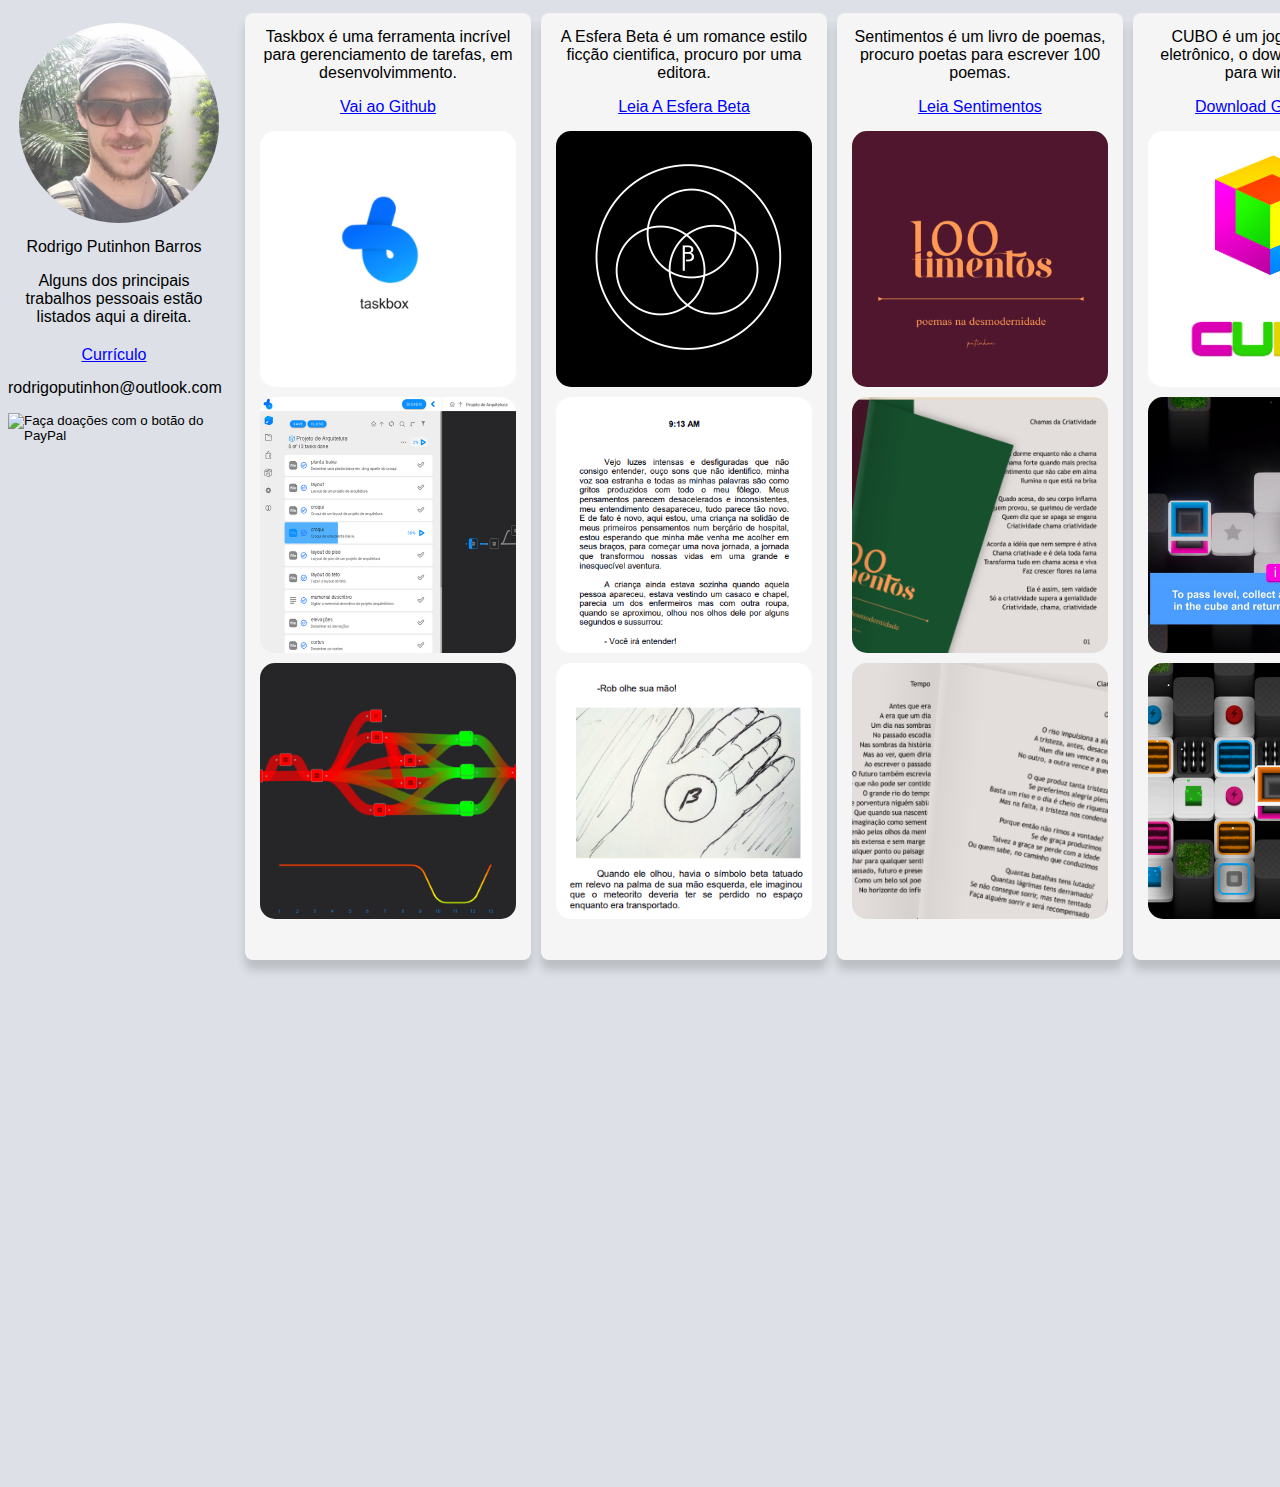
==== index.html @ 7d901e84 "Update index.html" ====
<html>
<head>
</head>
<body style="background-color: #dde1e7;">
<div class="row">
<div class="perfil">
<img class="imageperfil" src="./images/fotoperfil.jpg"/>
<span style="font-family: sans-serif">Rodrigo Putinhon Barros
<p/>
Alguns dos principais trabalhos pessoais estão listados aqui a direita.
</span>


<a class="link" href="./assets/curriculun.pdf" style="margin-top:10px;padding-top: 10px;
    display: inline-block;" target="blank">Currículo</a>

<span href="rodrigoputinhon@outlook.com"   target="blank" style="margin-top:20px;font-family: sans-serif">rodrigoputinhon@outlook.com</span>

<form action="https://www.paypal.com/donate" method="post" target="_top">
<input type="hidden" name="hosted_button_id" value="Q2W3RM3L23KYE" />
<input type="image" src="https://www.paypalobjects.com/pt_BR/i/btn/btn_donate_LG.gif" border="0" name="submit" title="PayPal - The safer, easier way to pay online!" alt="Faça doações com o botão do PayPal" />
<img alt="" border="0" src="https://www.paypal.com/pt_BR/i/scr/pixel.gif" width="1" height="1" />
</form>

</div>

<div class="card">
<span style="padding-bottom:20px;font-family: sans-serif">Taskbox é uma ferramenta incrível para gerenciamento de tarefas, em desenvolvimmento.<span>
<p/> 
<a class="link" href="https://github.com/rputinhon/taskbox" target="blank">Vai ao Github</a>
<img class="image" src="./images/taskbox.png" style="margin-top:15px;"/>
<img class="image" src="./images/taskbox_00.png"/>
<img class="image" src="./images/taskbox_01.png"/>

</div>

<div class="card">
<span style="padding-bottom:20px;font-family: sans-serif">A Esfera Beta é um romance estilo ficção cientifica, procuro por uma editora.<span>
<p/> 
<a class="link" href="./assets/aesferabeta.pdf"  target="blank">Leia A Esfera Beta</a>
<img class="image" src="./images/book.png" style="margin-top:15px;"/>
<img class="image" src="./images/book_00.png"/>
<img class="image" src="./images/book_01.png"/>
</div>

<div class="card">
<span style="padding-bottom:20px;font-family: sans-serif">Sentimentos é um livro de poemas, procuro poetas para escrever 100 poemas.<span>
<p/> 
<a class="link" href="./sentimentos/index.html"  target="blank">Leia Sentimentos
</a>
<img class="image" src="./images/poemas.png" style="margin-top:15px;"/>
<img class="image" src="./images/poemas_00.png"/>
<img class="image" src="./images/poemas_01.png"/>
</div>

<div class="card">
<span style="padding-bottom:20px;font-family: sans-serif">CUBO é um jogo de tabuleiro eletrônico, o download é gratuito para windows.
<p/>           
<a class="link" href="./assets/dist_windows.rar"  target="blank">Download Game Cubo</a>
  <span>
<img class="image" src="./images/cubo.png" style="margin-top:15px;"/>
<img class="image" src="./images/cubo_00.png"/>
<img class="image" src="./images/cubo_54.png"/>

</div>

<div class="card">
<span style="padding-bottom:20px;font-family: sans-serif">Rubi, um jogo para Android feito apartir de um desenho de criança.<span>
<p/> 
<a class="link" href=""  target="blank">Download não disponível
</a>
<p/> 

<img class="image" src="./images/rubi_00.png" style="margin-top:15px;"/>
<img class="image" src="./images/rubi_02.png"/>
<img class="image" src="./images/rubi_01.png"/>

</div>


<div class="card">
<span style="padding-bottom:20px;font-family: sans-serif">Black and Power é um jogo feito em parceria com um amigo.<span>
<p/> 
<a class="link" href="./assets/B&P.exe"  target="blank">Download Black & Power
</a>
<p/> 

<img class="image" src="./images/bp_00.png" style="margin-top:15px;"/>
<img class="image" src="./images/bp_01.png"/>
<img class="image" src="./images/bp_02.png"/>

</div>

<div class="card">
<span style="padding-bottom:20px;font-family: sans-serif">Alguns renderings ortognais para publicidade, renderizados no Blender.<span>
<p/> 

<img class="image" src="./images/05.png" style="margin-top:15px;"/>
<img class="image" src="./images/02.png"/>
<img class="image" src="./images/04.png"/>
<img class="image" src="./images/03.png"/>
<img class="image" src="./images/01.png"/>

</div>


</div>

<body>
<html>

<style>

.button{
height:auto;
border-radius:20px;
margin-top:20px;
padding:10px;
}
.imageperfil{
border-radius:50%;
width:200px;
height:200px;
margin-left:10px;
margin-top:15px;
margin-bottom:15px;
}

.image{
border-radius:15px;
width:256px;
height:256px;
margin-bottom:10px;
}

.row{
display:flex;
}

.perfil{
width:212px;
height:170px;
border-radius:50%;
text-align:center;
margin-right:20px;
}

.card{
background-color:whitesmoke;
width:256px;
height:fit-content;
border-radius:8px;
padding:15px;
margin:5px;
text-align:center;
-webkit-box-shadow: 0 10px 10px rgba(0, 0, 0, .155)!important;
box-shadow: 0 10px 10px rgba(0, 0, 0, .155)!important;
}

.link{
color:blue;
cursor:pointer;
padding:15px;
text-align:right;
font-family: sans-serif;
}
</style>
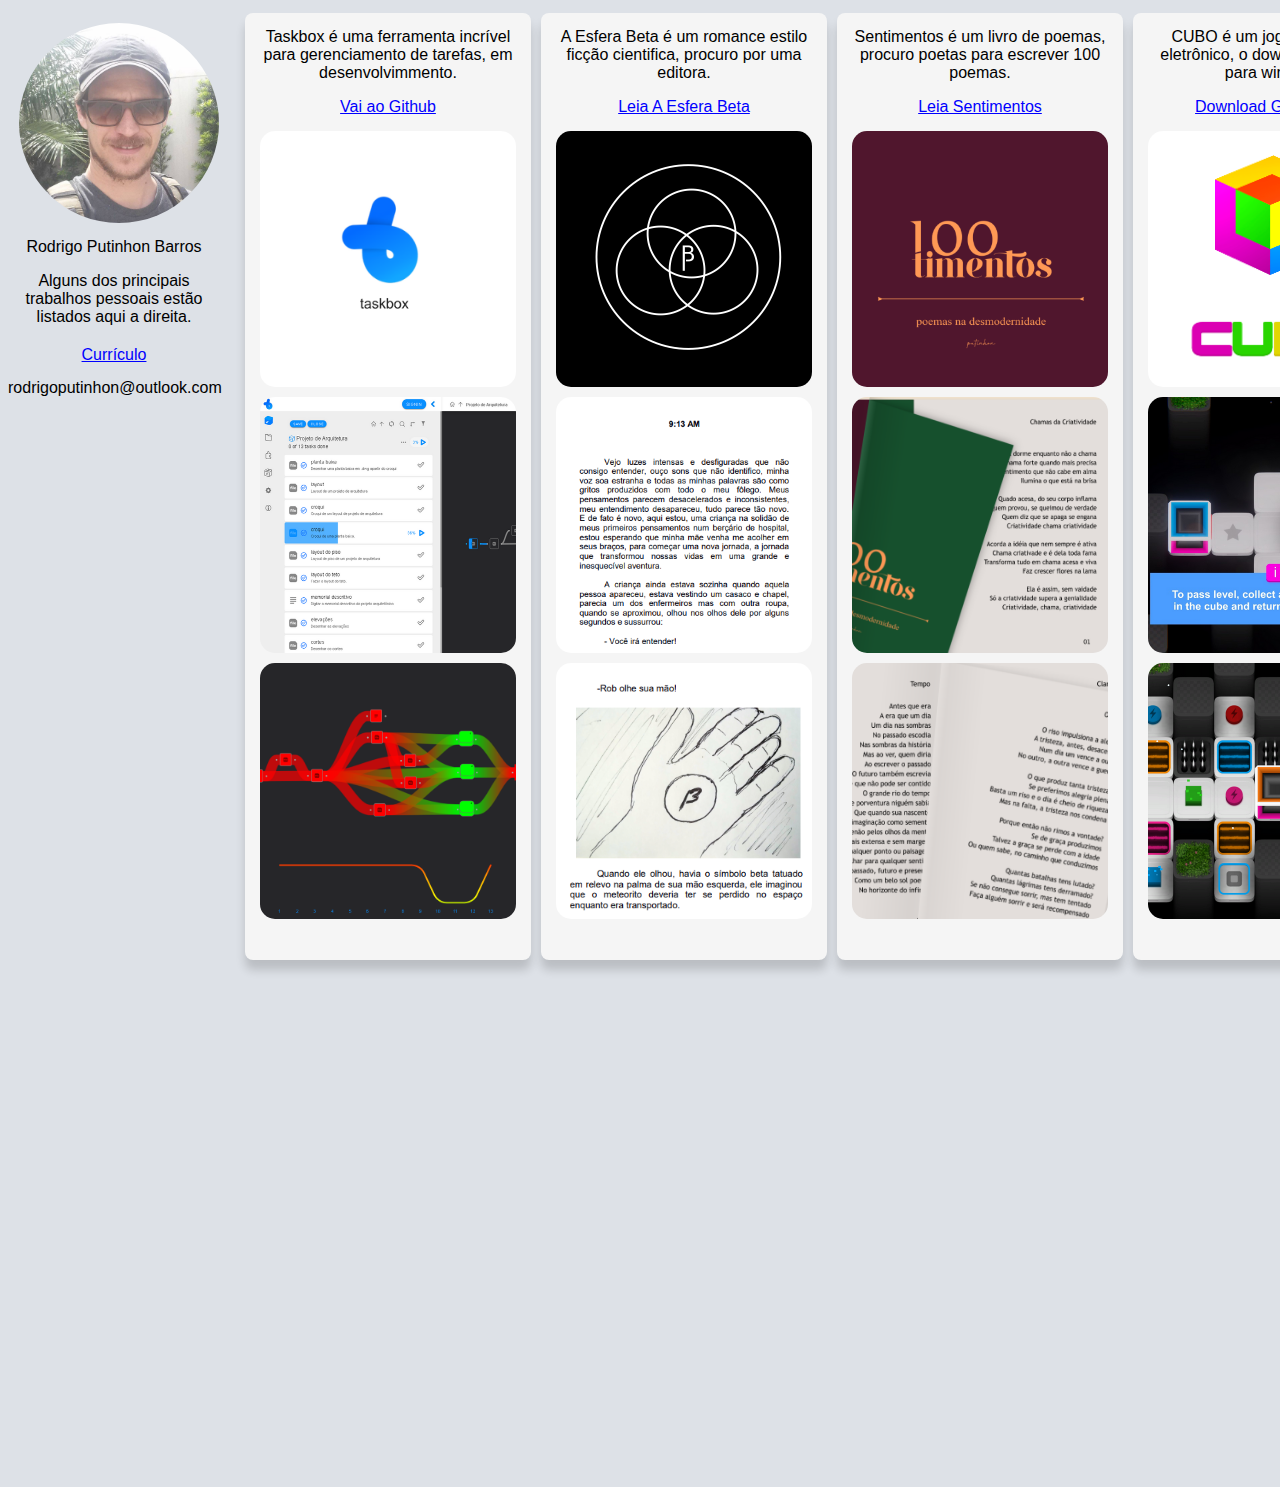
==== commit 34da8d5c: "Update index.html" ====
--- a/index.html
+++ b/index.html
@@ -15,13 +15,13 @@
     display: inline-block;" target="blank">Currículo</a>
 
 <span href="rodrigoputinhon@outlook.com"   target="blank" style="margin-top:20px;font-family: sans-serif">rodrigoputinhon@outlook.com</span>
-
+<!--
 <form action="https://www.paypal.com/donate" method="post" target="_top">
 <input type="hidden" name="hosted_button_id" value="Q2W3RM3L23KYE" />
 <input type="image" src="https://www.paypalobjects.com/pt_BR/i/btn/btn_donate_LG.gif" border="0" name="submit" title="PayPal - The safer, easier way to pay online!" alt="Faça doações com o botão do PayPal" />
 <img alt="" border="0" src="https://www.paypal.com/pt_BR/i/scr/pixel.gif" width="1" height="1" />
 </form>
-
+-->
 </div>
 
 <div class="card">
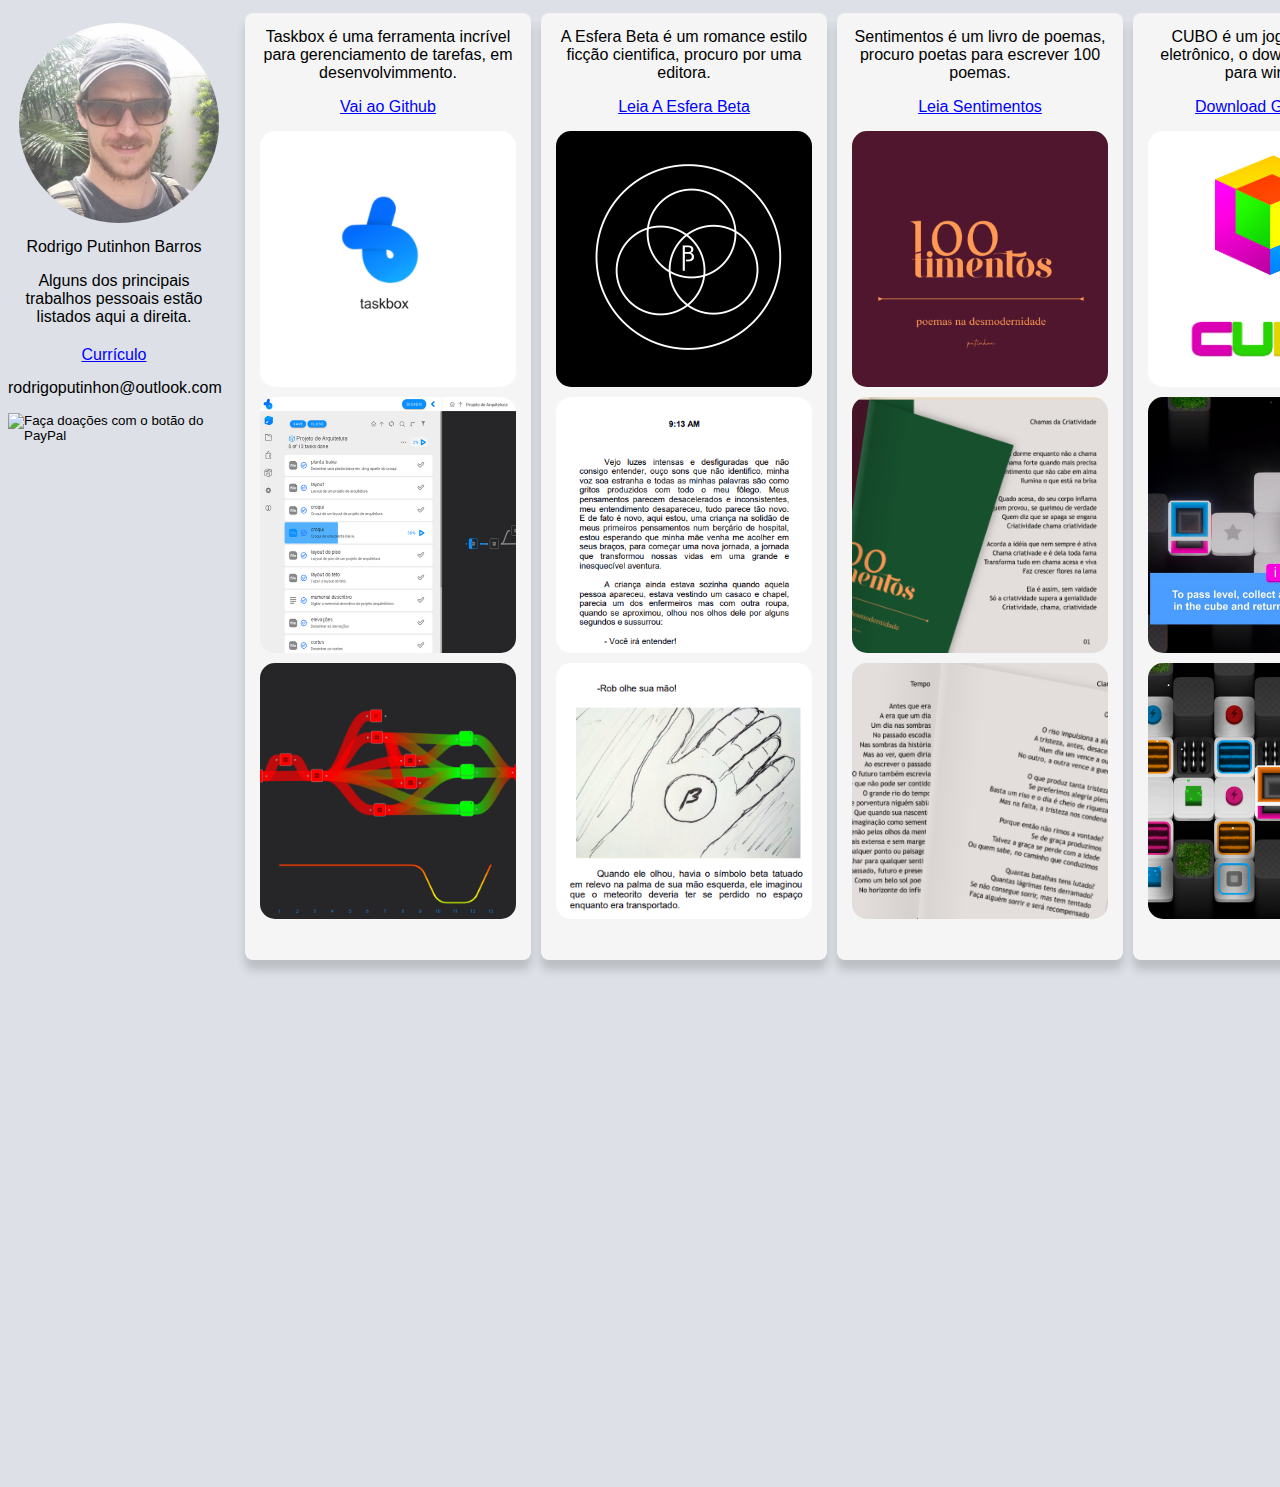
==== commit 20694c06: "Update index.html" ====
--- a/index.html
+++ b/index.html
@@ -15,13 +15,13 @@
     display: inline-block;" target="blank">Currículo</a>
 
 <span href="rodrigoputinhon@outlook.com"   target="blank" style="margin-top:20px;font-family: sans-serif">rodrigoputinhon@outlook.com</span>
-<!--
+
 <form action="https://www.paypal.com/donate" method="post" target="_top">
 <input type="hidden" name="hosted_button_id" value="Q2W3RM3L23KYE" />
 <input type="image" src="https://www.paypalobjects.com/pt_BR/i/btn/btn_donate_LG.gif" border="0" name="submit" title="PayPal - The safer, easier way to pay online!" alt="Faça doações com o botão do PayPal" />
 <img alt="" border="0" src="https://www.paypal.com/pt_BR/i/scr/pixel.gif" width="1" height="1" />
 </form>
--->
+
 </div>
 
 <div class="card">
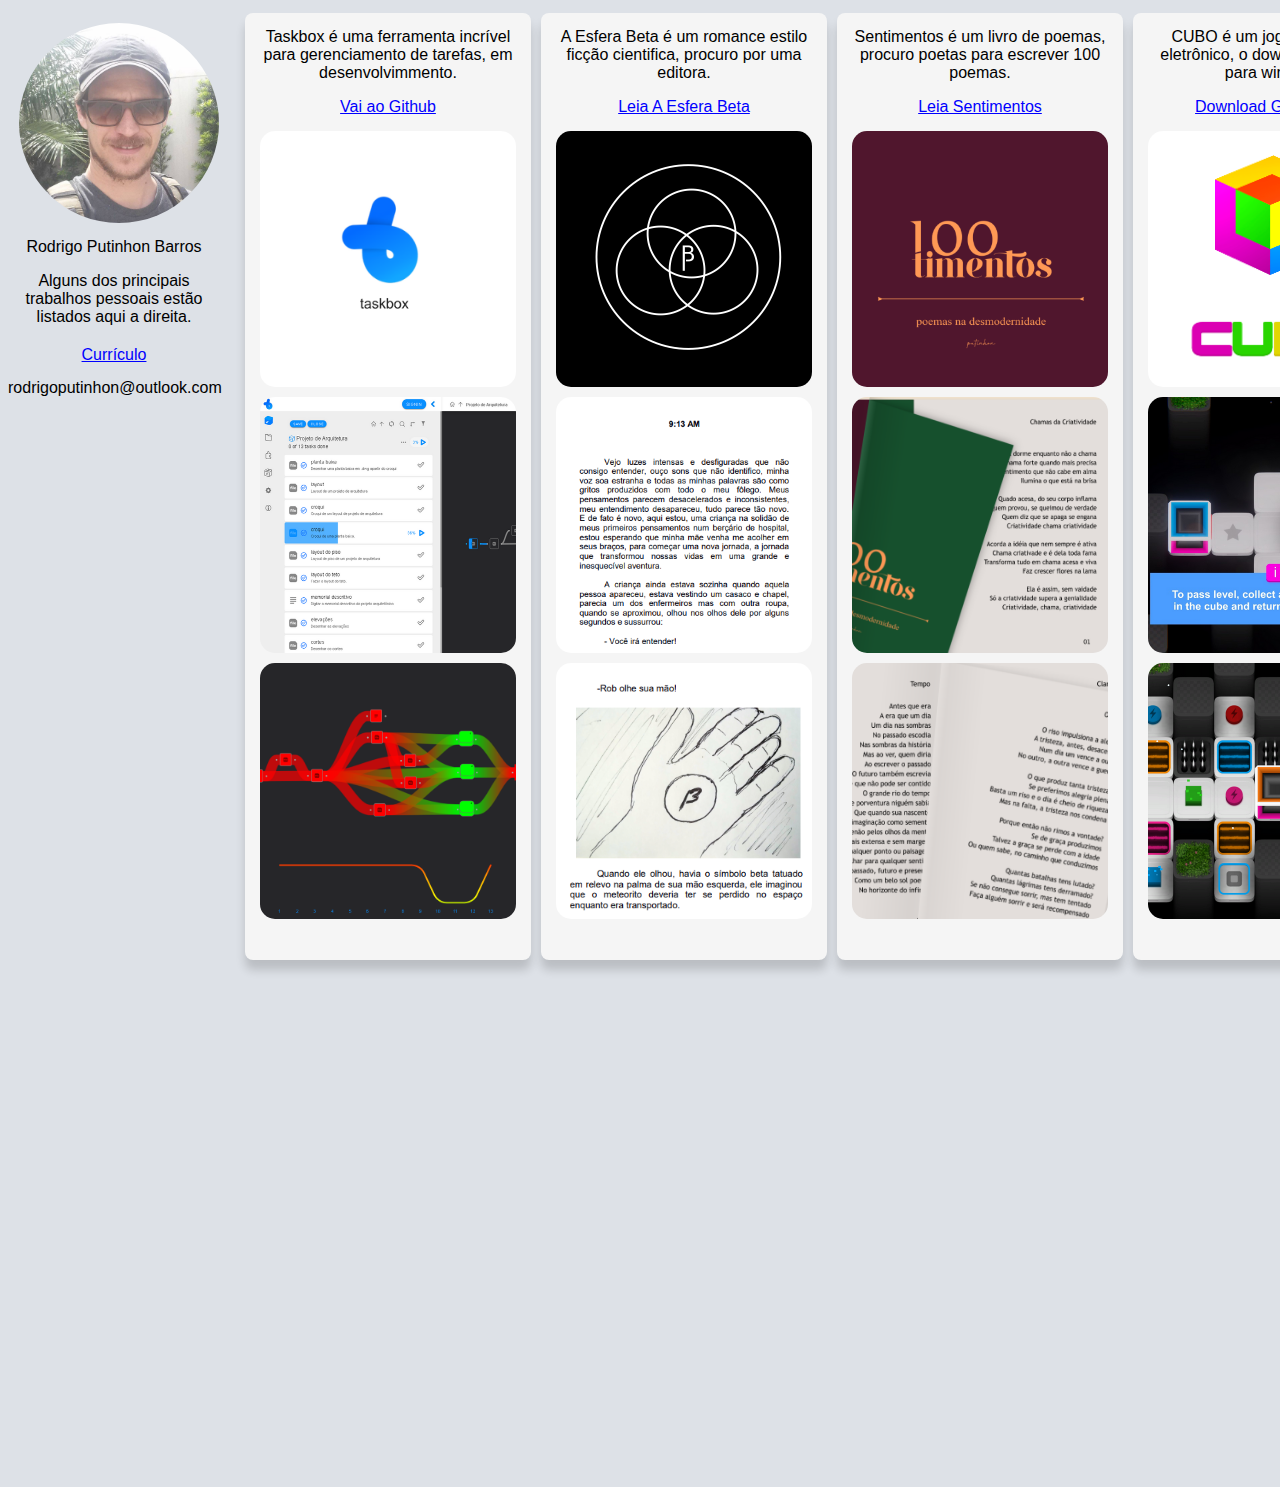
==== commit 2c511bfc: "Update index.html" ====
--- a/index.html
+++ b/index.html
@@ -15,13 +15,13 @@
     display: inline-block;" target="blank">Currículo</a>
 
 <span href="rodrigoputinhon@outlook.com"   target="blank" style="margin-top:20px;font-family: sans-serif">rodrigoputinhon@outlook.com</span>
-
+<!--
 <form action="https://www.paypal.com/donate" method="post" target="_top">
 <input type="hidden" name="hosted_button_id" value="Q2W3RM3L23KYE" />
 <input type="image" src="https://www.paypalobjects.com/pt_BR/i/btn/btn_donate_LG.gif" border="0" name="submit" title="PayPal - The safer, easier way to pay online!" alt="Faça doações com o botão do PayPal" />
 <img alt="" border="0" src="https://www.paypal.com/pt_BR/i/scr/pixel.gif" width="1" height="1" />
 </form>
-
+-->
 </div>
 
 <div class="card">
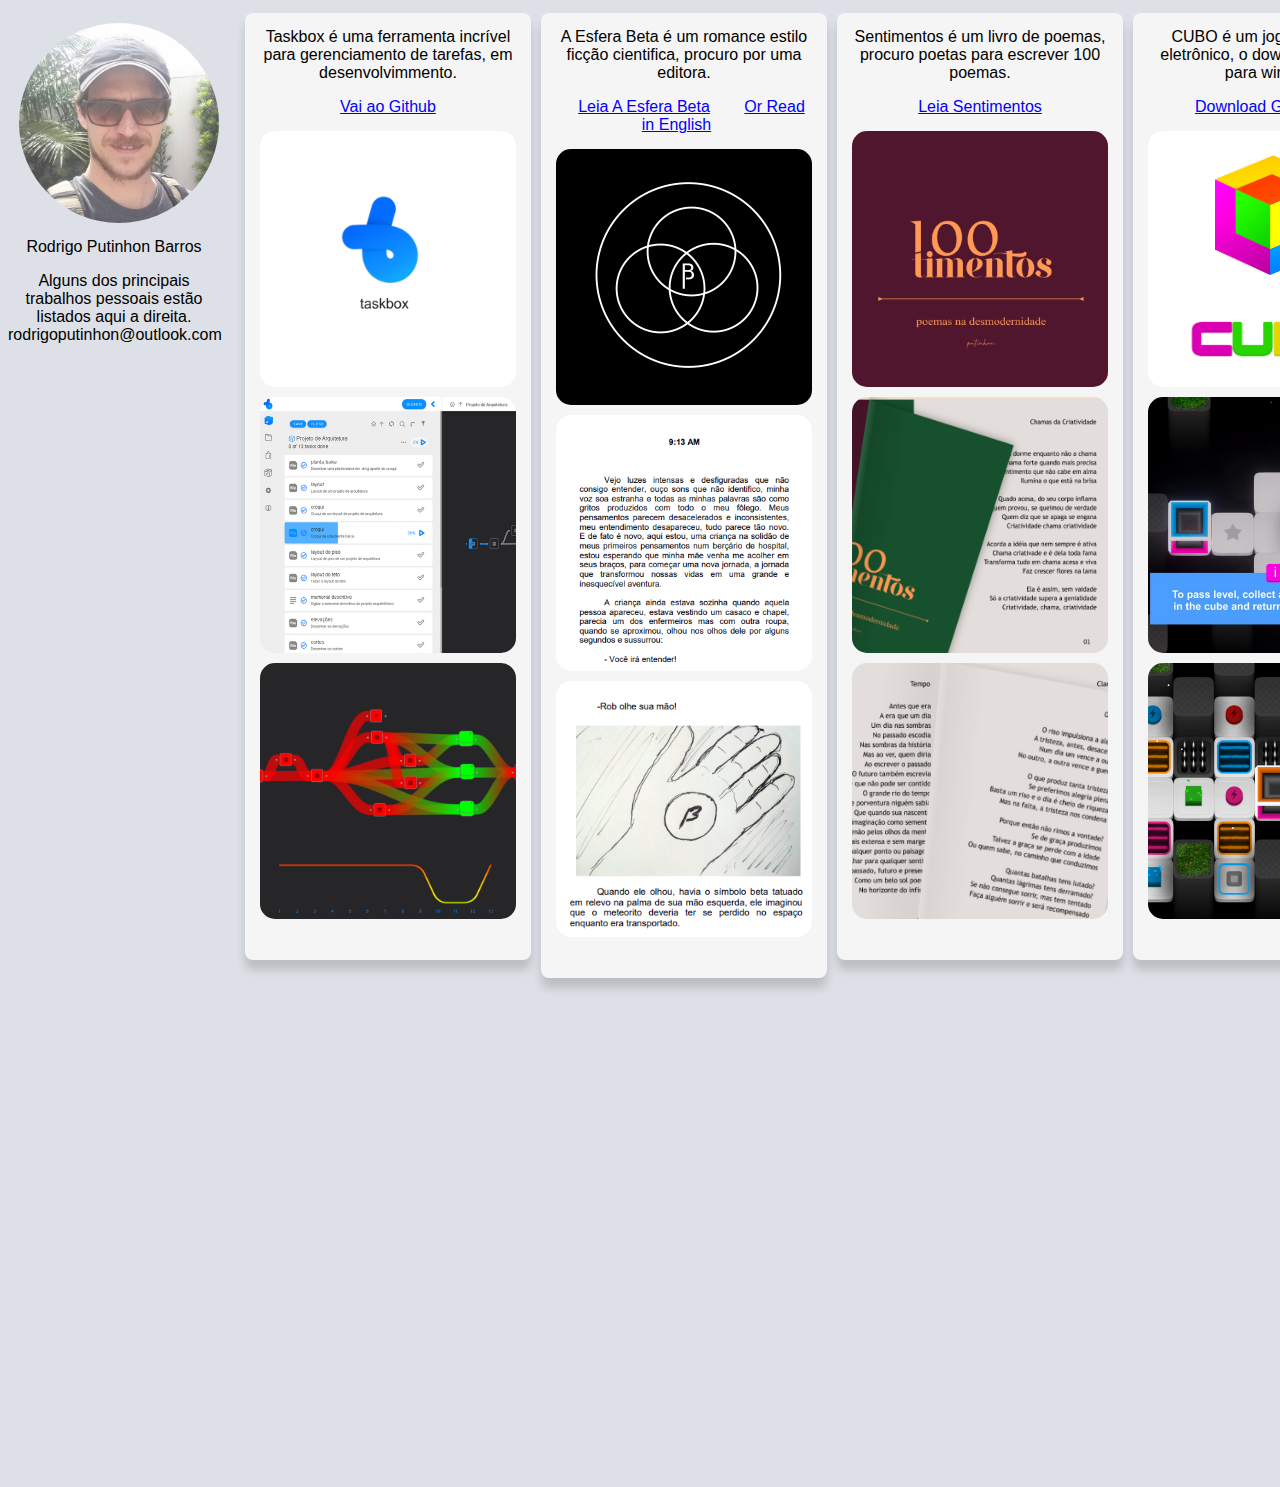
==== commit 8d98a82f: "Update index.html" ====
--- a/index.html
+++ b/index.html
@@ -11,8 +11,8 @@
 </span>
 
 
-<a class="link" href="./assets/curriculun.pdf" style="margin-top:10px;padding-top: 10px;
-    display: inline-block;" target="blank">Currículo</a>
+<!--<a class="link" href="./assets/curriculun.pdf" style="margin-top:10px;padding-top: 10px;
+    display: inline-block;" target="blank">Currículo</a>-->
 
 <span href="rodrigoputinhon@outlook.com"   target="blank" style="margin-top:20px;font-family: sans-serif">rodrigoputinhon@outlook.com</span>
 <!--
@@ -37,7 +37,8 @@
 <div class="card">
 <span style="padding-bottom:20px;font-family: sans-serif">A Esfera Beta é um romance estilo ficção cientifica, procuro por uma editora.<span>
 <p/> 
-<a class="link" href="./assets/aesferabeta.pdf"  target="blank">Leia A Esfera Beta</a>
+<a class="link" href="./assets/aesferabeta.pdf"  target="blank">Leia A Esfera Beta</a> 
+<a class="link" href="./assets/aesferabeta_english.pdf"  target="blank">Or Read in English</a>
 <img class="image" src="./images/book.png" style="margin-top:15px;"/>
 <img class="image" src="./images/book_00.png"/>
 <img class="image" src="./images/book_01.png"/>
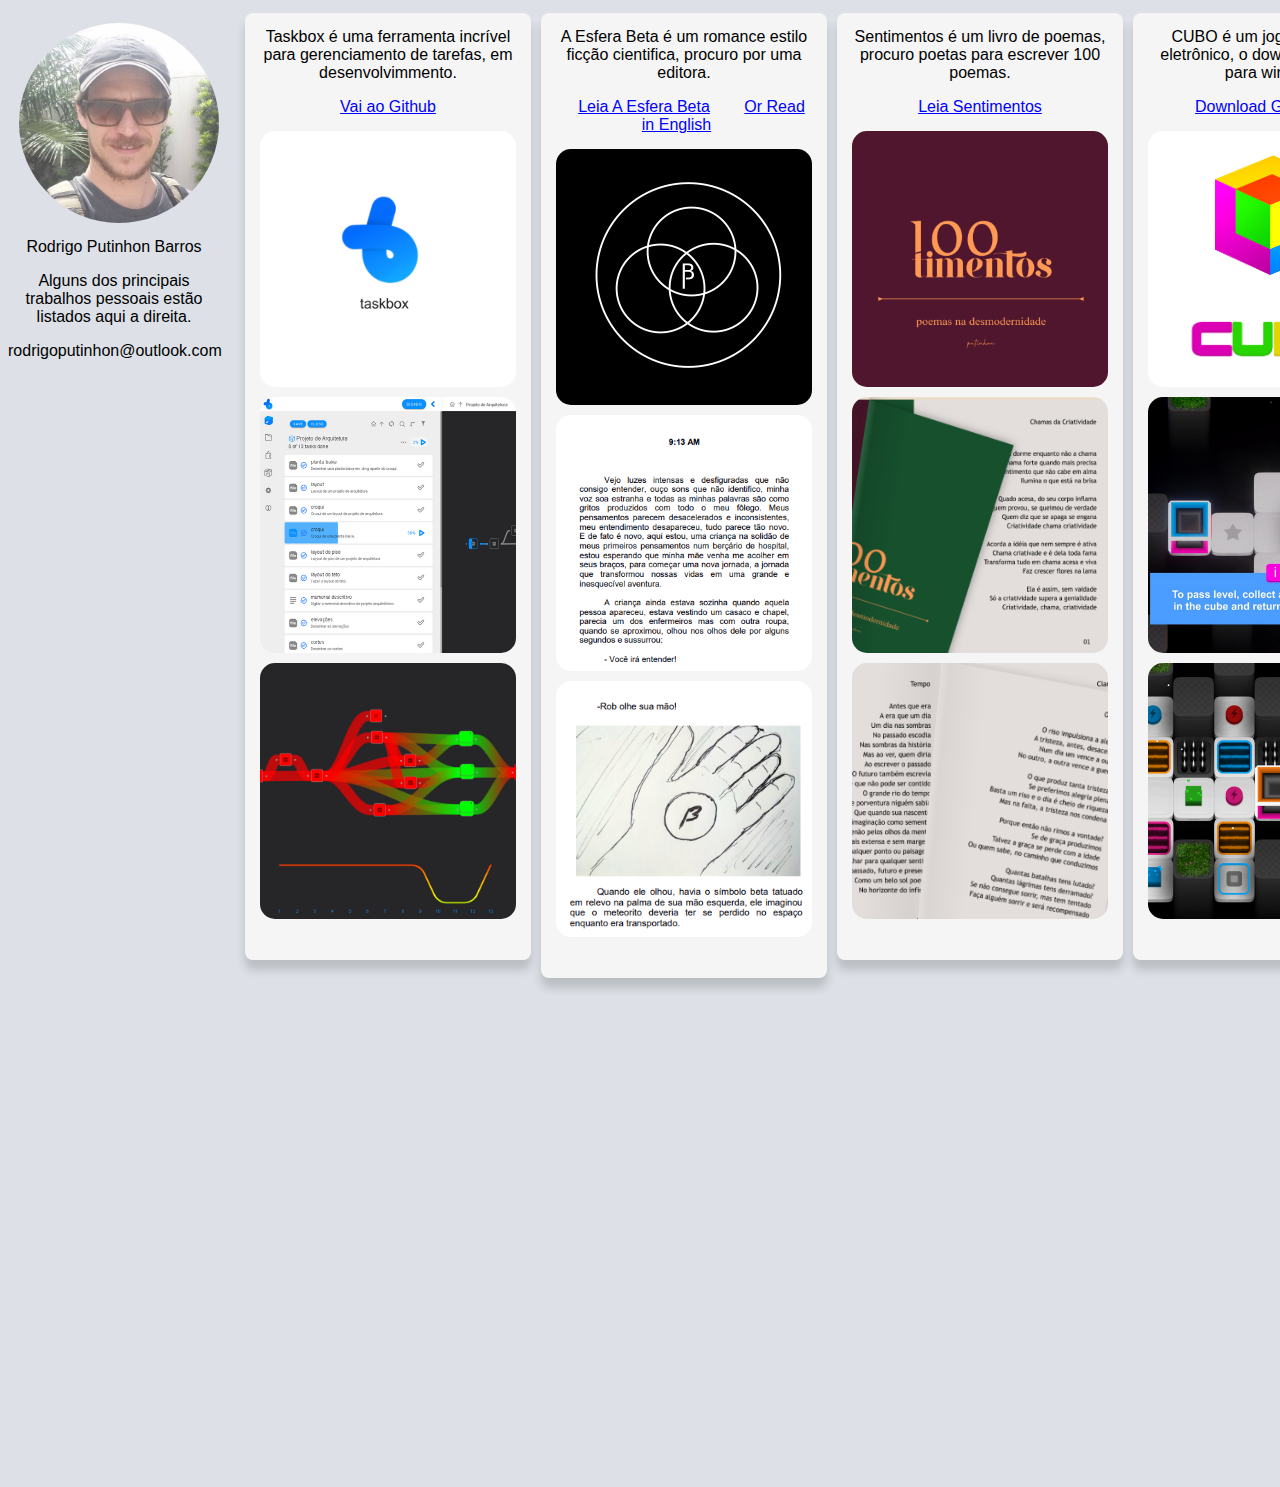
==== commit 115566ef: "Update index.html" ====
--- a/index.html
+++ b/index.html
@@ -13,7 +13,7 @@
 
 <!--<a class="link" href="./assets/curriculun.pdf" style="margin-top:10px;padding-top: 10px;
     display: inline-block;" target="blank">Currículo</a>-->
-
+<p></p>
 <span href="rodrigoputinhon@outlook.com"   target="blank" style="margin-top:20px;font-family: sans-serif">rodrigoputinhon@outlook.com</span>
 <!--
 <form action="https://www.paypal.com/donate" method="post" target="_top">
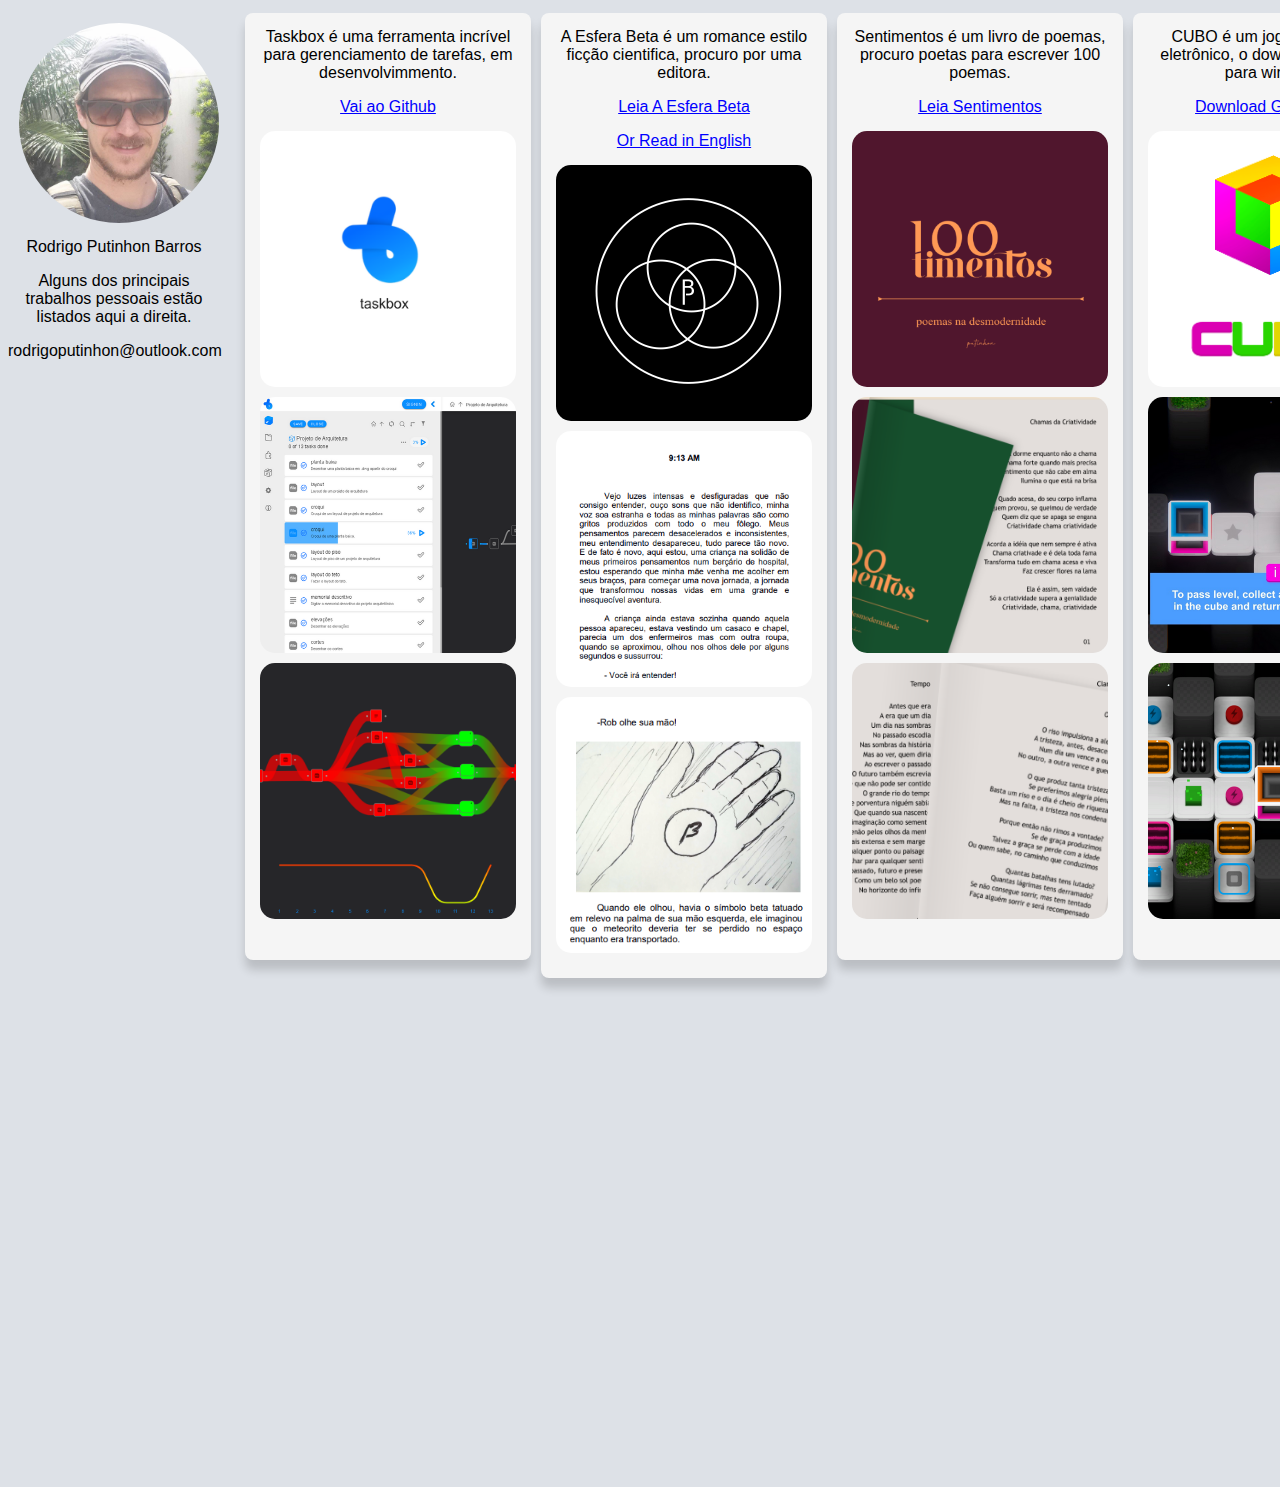
==== commit e0ec3ed6: "Update index.html" ====
--- a/index.html
+++ b/index.html
@@ -38,6 +38,7 @@
 <span style="padding-bottom:20px;font-family: sans-serif">A Esfera Beta é um romance estilo ficção cientifica, procuro por uma editora.<span>
 <p/> 
 <a class="link" href="./assets/aesferabeta.pdf"  target="blank">Leia A Esfera Beta</a> 
+    <p></p>
 <a class="link" href="./assets/aesferabeta_english.pdf"  target="blank">Or Read in English</a>
 <img class="image" src="./images/book.png" style="margin-top:15px;"/>
 <img class="image" src="./images/book_00.png"/>
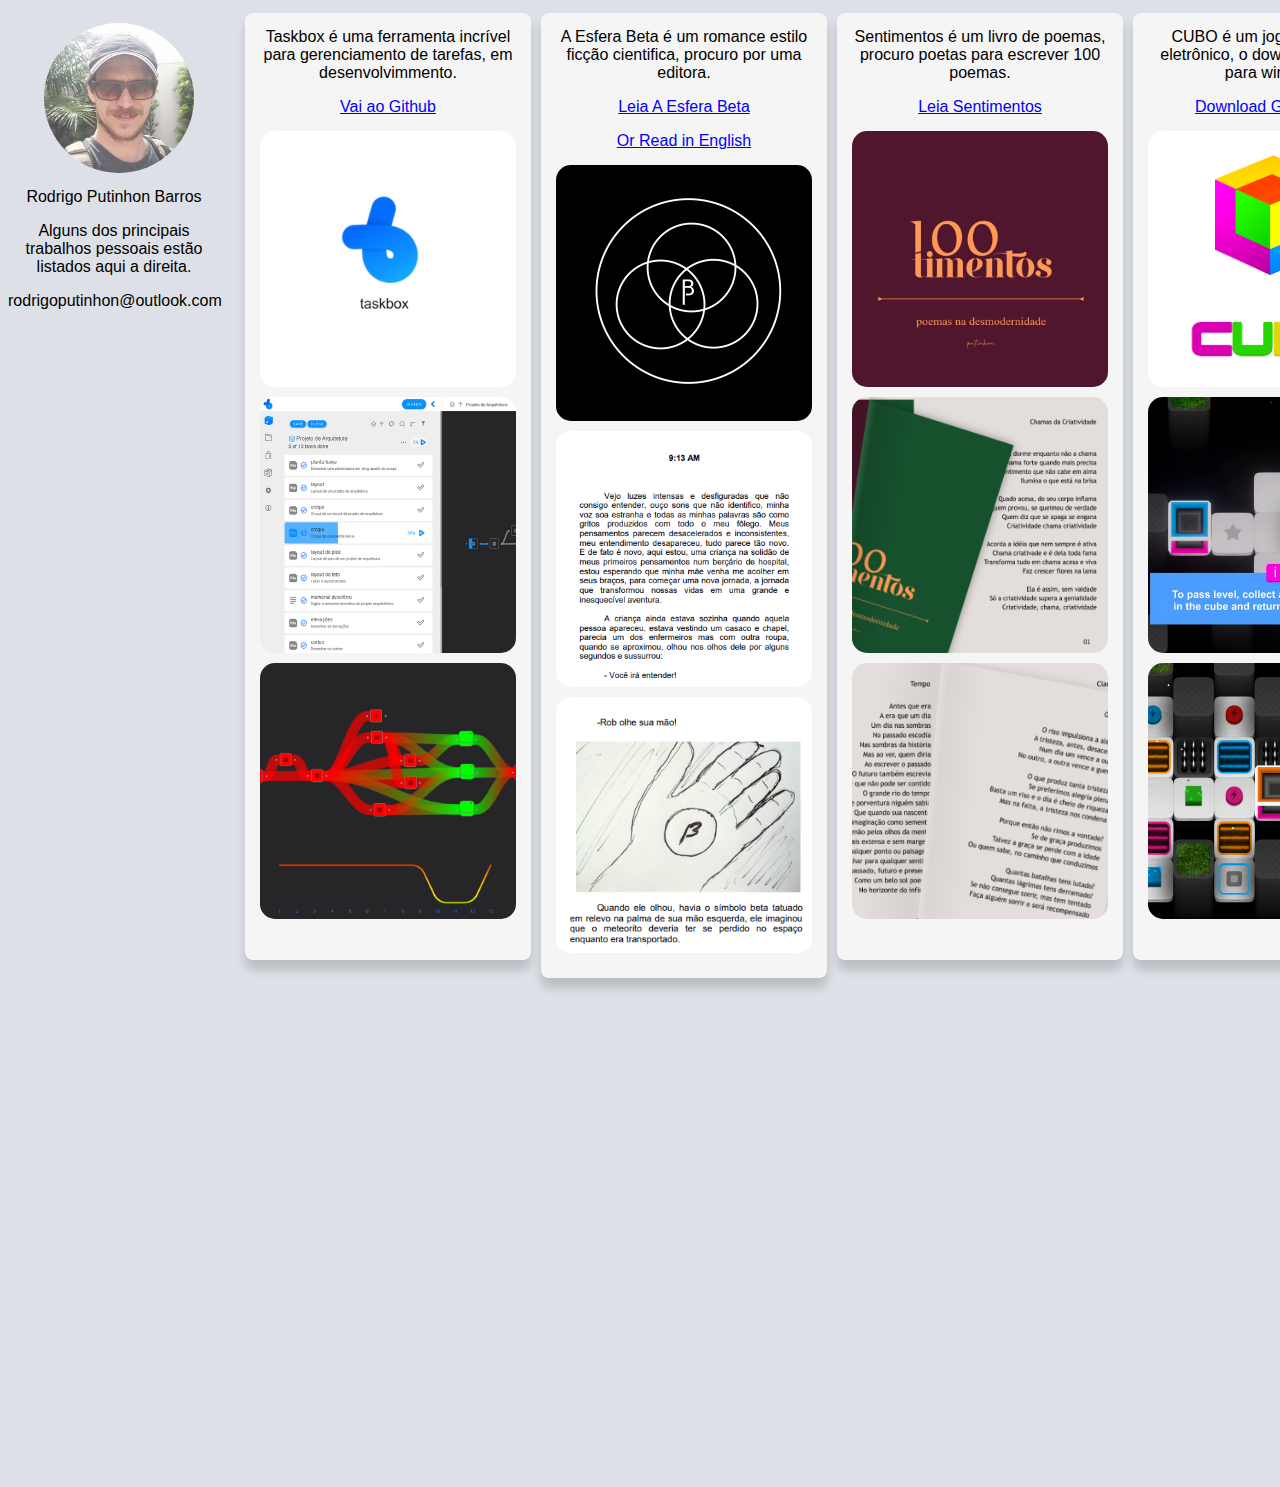
==== commit 17b33521: "Update index.html" ====
--- a/index.html
+++ b/index.html
@@ -121,8 +121,8 @@
 }
 .imageperfil{
 border-radius:50%;
-width:200px;
-height:200px;
+width:150px;
+height:150px;
 margin-left:10px;
 margin-top:15px;
 margin-bottom:15px;
